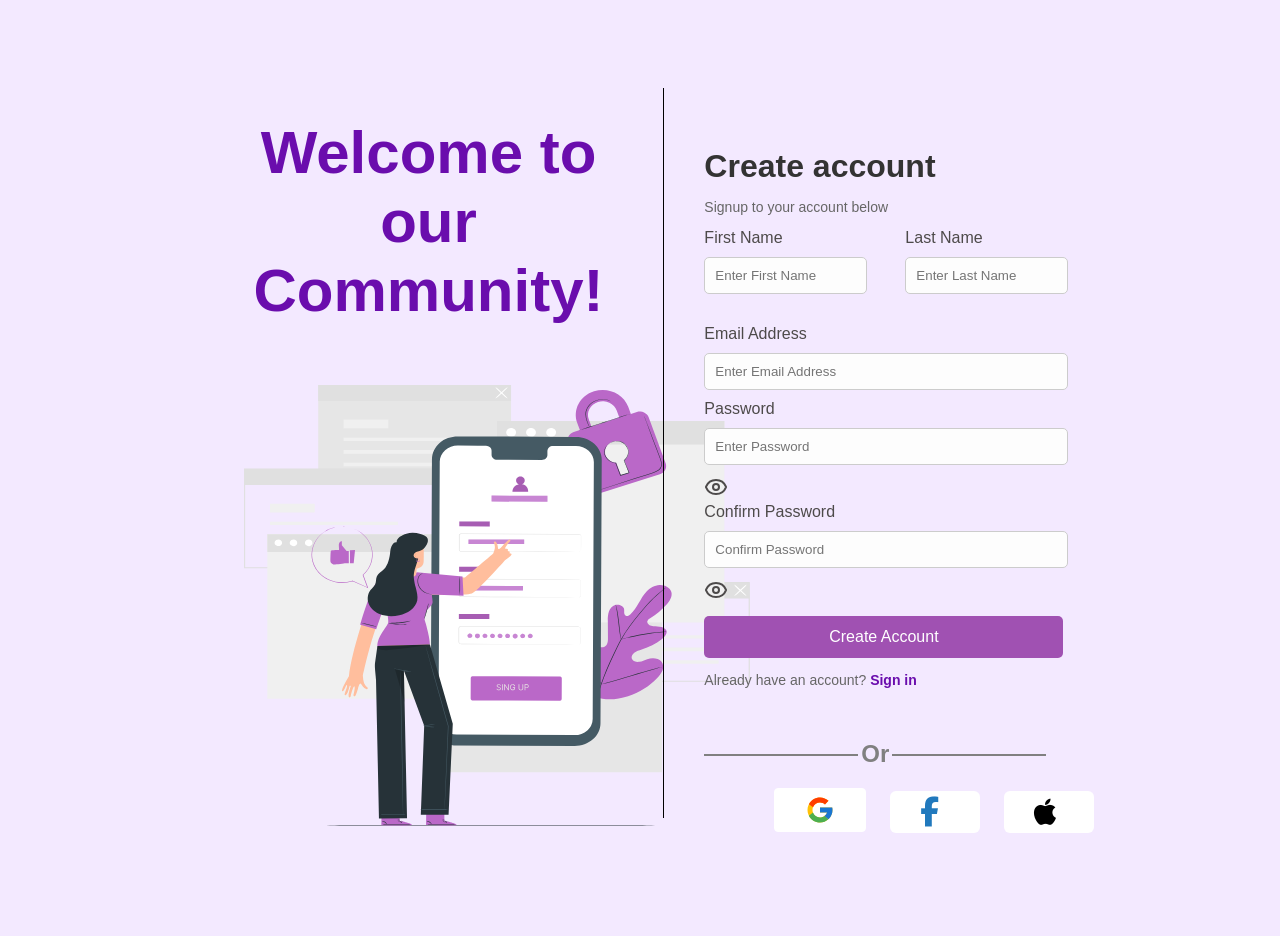
==== index.html @ 8b9f76ed "added changes" ====
<!DOCTYPE html>
<html lang="en">

<head>
    <meta charset="UTF-8">
    <meta name="viewport" content="width=device-width, initial-scale=1.0">
    <title>Document</title>
    <link rel="stylesheet" href="style.css">
    <link rel="stylesheet" href="https://cdnjs.cloudflare.com/ajax/libs/font-awesome/6.7.2/css/all.min.css">

</head>

<body>
    <div class="container">
        <div class="image_board">
            <p class="signup_illustration"><b>Welcome to our<br>
                Community!</b></p>
            <div left_image>
                <img src="images/signup image.svg" alt="signup board">
            </div>
        </div>
        <div class="signup_form">
            <form class="form">
                <h1 id="heading">Create account</h1>
                <p>Signup to your account below</p>
                <div class="name">
                    <div class="fullname">

                        <label for="first_name"> First Name</label>
                        <br>
                        <input id="first_name" placeholder="Enter First Name" type="text">
                    </div>
                    <br>
                    <div class="fullname">
                        <label for="last_name">Last Name</label>
                        <br>
                        <input id="last_name" placeholder="Enter Last Name" type="text">
                    </div>
                </div>
                <br>
                <label for="email_address"> Email Address</label>
                <br>
                <input id=" email address" placeholder="Enter Email Address" type="email">
                <br>
                <div class="password">
                <label for="password">Password</label>
                <br>
                <input id="password" placeholder="Enter Password" type="password">
                <svg xmlns="http://www.w3.org/2000/svg" width="24" height="24" viewBox="0 0 24 24" fill="none" stroke="currentColor" stroke-width="2" stroke-linecap="round" stroke-linejoin="round" class="lucide lucide-eye"><path d="M2.062 12.348a1 1 0 0 1 0-.696 10.75 10.75 0 0 1 19.876 0 1 1 0 0 1 0 .696 10.75 10.75 0 0 1-19.876 0"/><circle cx="12" cy="12" r="3"/></svg>
                </div>
                <label for="confirm_password">Confirm Password</label>
                <br>
                <input id="password" placeholder="Confirm Password" type="password" required>
                <svg xmlns="http://www.w3.org/2000/svg" width="24" height="24" viewBox="0 0 24 24" fill="none" stroke="currentColor" stroke-width="2" stroke-linecap="round" stroke-linejoin="round" class="lucide lucide-eye"><path d="M2.062 12.348a1 1 0 0 1 0-.696 10.75 10.75 0 0 1 19.876 0 1 1 0 0 1 0 .696 10.75 10.75 0 0 1-19.876 0"/><circle cx="12" cy="12" r="3"/></svg>
                <br>
                <button type="submit">Create Account </button>
                <p>Already have an account? <a href="login.html"><b>Sign in</b></a></p>
                <br>
                <h2 class="hr-lines">Or</h2>
                <div class="icons">
                    <a href="https://accounts.google.com/signup">
                        <svg id="svg" xmlns="http://www.w3.org/2000/svg" viewBox="0 0 48 48">
                            <path fill="#FFC107"
                                d="M43.611,20.083H42V20H24v8h11.303c-1.649,4.657-6.08,8-11.303,8c-6.627,0-12-5.373-12-12c0-6.627,5.373-12,12-12c3.059,0,5.842,1.154,7.961,3.039l5.657-5.657C34.046,6.053,29.268,4,24,4C12.955,4,4,12.955,4,24c0,11.045,8.955,20,20,20c11.045,0,20-8.955,20-20C44,22.659,43.862,21.35,43.611,20.083z">
                            </path>
                            <path fill="#FF3D00"
                                d="M6.306,14.691l6.571,4.819C14.655,15.108,18.961,12,24,12c3.059,0,5.842,1.154,7.961,3.039l5.657-5.657C34.046,6.053,29.268,4,24,4C16.318,4,9.656,8.337,6.306,14.691z">
                            </path>
                            <path fill="#4CAF50"
                                d="M24,44c5.166,0,9.86-1.977,13.409-5.192l-6.19-5.238C29.211,35.091,26.715,36,24,36c-5.202,0-9.619-3.317-11.283-7.946l-6.522,5.025C9.505,39.556,16.227,44,24,44z">
                            </path>
                            <path fill="#1976D2"
                                d="M43.611,20.083H42V20H24v8h11.303c-0.792,2.237-2.231,4.166-4.087,5.571c0.001-0.001,0.002-0.001,0.003-0.002l6.19,5.238C36.971,39.205,44,34,44,24C44,22.659,43.862,21.35,43.611,20.083z">
                            </path>
                        </svg>
                    </a>
                    <a href="https://www.facebook.com/r.php?entry_point=login">
                        <i class="fa-brands fa-facebook-f"></i>
                    </a>
                    <a href="https://account.apple.com/account#!&page=create">
                        <i class="fa-brands fa-apple"></i>
                    </a>
                </div>
            </form>
        </div>
    </div>

</body>

</html>
---- style.css ----
.container {
    display: flex;
    justify-content: center;
    width: 65%;
    /* background-color: white; */
    margin: auto;
    border-radius: 8px;
    /* border: solid 1px #580b9a; */
}


body {
    font-family: Arial, sans-serif;
    /* background-color: white; */
    background-color: #f3e9ff;

}

.signup_form {
    display: flex;
    justify-content: center;
    border-left: solid 1px black;
    padding-left: 20px;
    padding-right: 20px;
    width: 45%;
    padding: 40px;
    /* background-color: #f3e9ff; */
    margin: auto;
    color: rgb(77, 74, 74);
    height: 650px;
    margin-top: 80px;
}

.signup_form h1 {
    margin: 0;
    color: #333;
}

.signup_form p {
    color: #666;
    font-size: 14px;
}

.image_board {
    border: 0 0 0 3px solid purple;
    font-size: 60px;
    width: 45%;
    background-color: #f3e9ff;
    text-align: center;
    padding: 50px;
    height: 610px;


}

.signup_illustration {
    color: #6a0dad;
    font-family:Impact, Haettenschweiler, 'Arial Narrow Bold', sans-serif
}

.left_image {
    width: 150%;
    margin-top: 20px
}

.signup_form input {
    background-color: rgb(253, 253, 253);
    width: 100%;
    padding: 10px;
    margin: 10px 0;
    border: 1px solid #ccc;
    border-radius: 5px;

}

.form {
    margin-top: 20px;
}

.name {
    display: flex;
    justify-content: center;
    gap: 30px;
    text-align: center;
}

.signup_form label {
    float: left;
}

.signup_form button {
    width: 105%;
    padding: 12px;
    background-color: rgb(160, 81, 178);
    color: white;
    border: none;
    border-radius: 5px;
    font-size: 16px;
    cursor: pointer;
    margin-top: 10px;
}

button:hover {
    background-color: #580b9a;
}

.signup_form a {
    color: #6a0dad;
    text-decoration: none;
    font-weight: bold;
}

.signup_form a:hover {
    text-decoration: underline;
}

.fullname {
    display: block;
    /* display: flex; */
    margin-bottom: 1%;
    gap: 9%;
    color: rgb(77, 74, 74);
}

#firstname {
    width: 210px;
}

#lastname {
    width: 215px;
    color: rgb(87, 85, 85);
}

#fullname input {
    padding: 15px;
    width: 10%;
    gap: 20px;
}

h4 {
    display: flex;
    flex-direction: row;


}
.fa-eye{
    position: absolute;
    bottom: 3%;
    right: 1%;

}



.hr-lines {
    position: relative;
    max-width: 600px;
    text-align: center;
    color: gray;
}

.hr-lines:before {
    content: " ";
    height: 2px;
    width: 45%;
    background: grey;
    display: block;
    position: absolute;
    top: 50%;
    left: 0;
}

.hr-lines:after {
    content: " ";
    height: 2px;
    width: 45%;
    background: gray;
    display: block;
    position: absolute;
    top: 50%;
    right: 0;
}

.icons {
    display: flex;
    align-items: center;
    margin: 0px auto;
    gap: 7%;
}

#svg {
    x: 0px;
    y: 0px;
    width: 30px;
    height: 30px;
    margin-bottom: 100px;
    padding: 6px 30px;
    border: solid 1px;
    border-radius: 4px;
    color: white;
    background-color: white;
    margin-left: 70px;
    cursor: pointer;
}

.fa-apple {
    font-size: 30px;
    margin-bottom: 100px;
    width: 30px;
    height: 30px;
    padding: 6px 30px;
    border: none;
    border-radius: 6px;
    background-color: white;
    cursor: pointer;
    color: black;
}

.fa-facebook-f {
    font-size: 30px;
    color: #2179BD;
    margin-bottom: 100px;
    width: 30px;
    height: 30px;
    padding: 6px 30px;
    border: none;
    border-radius: 6px;
    background-color: white;
    cursor: pointer;
}
/* .password{
    display: flex;
} */
.name {
    display: flex;
    justify-content: center;
    gap: 30px;
    text-align: center;
}

/* .password svg{
    position:absolute;
    top: 40px;
    right: 8px;
} */
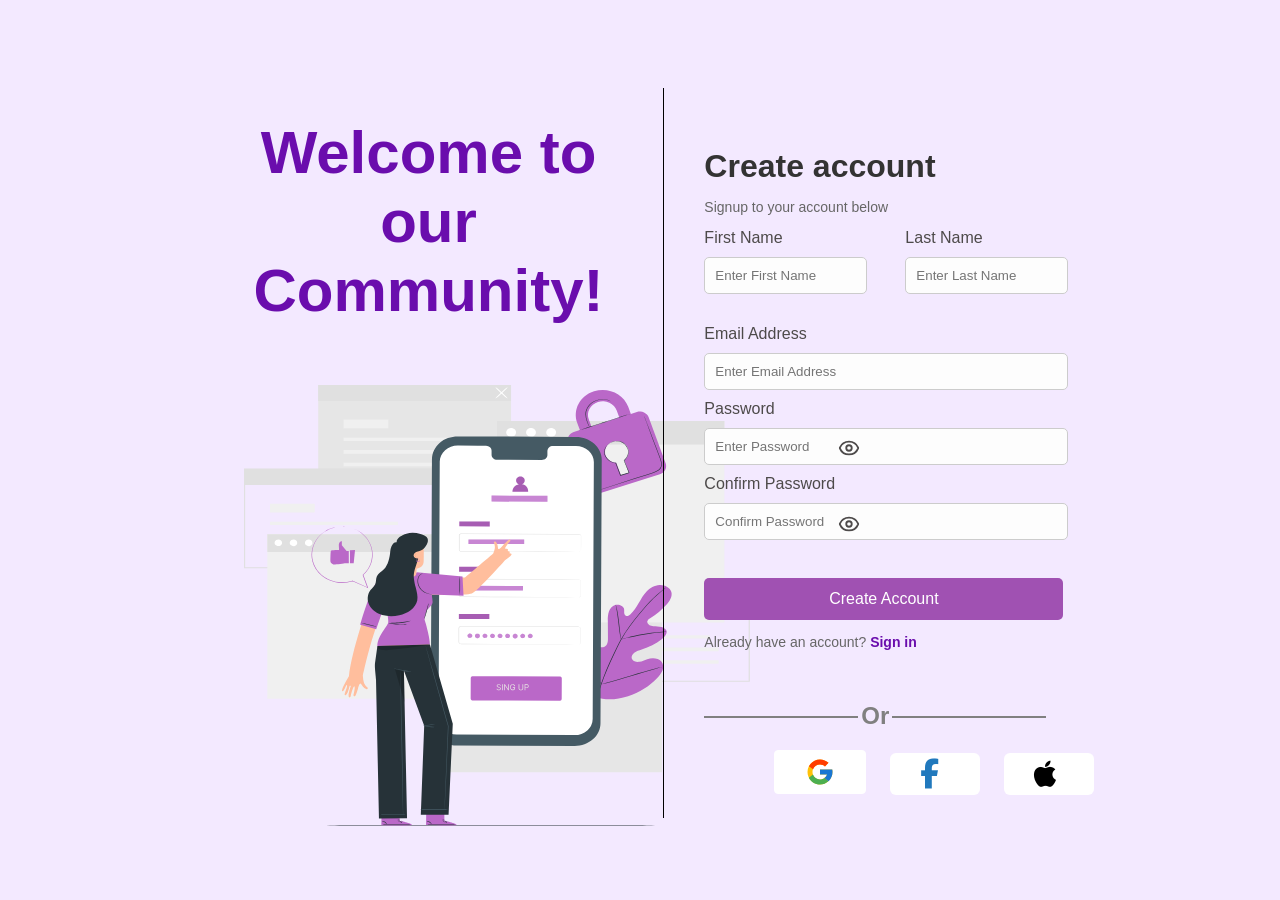
==== commit 0acd97fa: "added changes" ====
--- a/index.html
+++ b/index.html
@@ -46,12 +46,12 @@
                 <label for="password">Password</label>
                 <br>
                 <input id="password" placeholder="Enter Password" type="password">
-                <svg xmlns="http://www.w3.org/2000/svg" width="24" height="24" viewBox="0 0 24 24" fill="none" stroke="currentColor" stroke-width="2" stroke-linecap="round" stroke-linejoin="round" class="lucide lucide-eye"><path d="M2.062 12.348a1 1 0 0 1 0-.696 10.75 10.75 0 0 1 19.876 0 1 1 0 0 1 0 .696 10.75 10.75 0 0 1-19.876 0"/><circle cx="12" cy="12" r="3"/></svg>
+                <svg id="firsteye" xmlns="http://www.w3.org/2000/svg" width="22" height="22" viewBox="0 0 24 24" fill="none" stroke="currentColor" stroke-width="2" stroke-linecap="round" stroke-linejoin="round" class="lucide lucide-eye"><path d="M2.062 12.348a1 1 0 0 1 0-.696 10.75 10.75 0 0 1 19.876 0 1 1 0 0 1 0 .696 10.75 10.75 0 0 1-19.876 0"/><circle cx="12" cy="12" r="3"/></svg>
                 </div>
                 <label for="confirm_password">Confirm Password</label>
                 <br>
                 <input id="password" placeholder="Confirm Password" type="password" required>
-                <svg xmlns="http://www.w3.org/2000/svg" width="24" height="24" viewBox="0 0 24 24" fill="none" stroke="currentColor" stroke-width="2" stroke-linecap="round" stroke-linejoin="round" class="lucide lucide-eye"><path d="M2.062 12.348a1 1 0 0 1 0-.696 10.75 10.75 0 0 1 19.876 0 1 1 0 0 1 0 .696 10.75 10.75 0 0 1-19.876 0"/><circle cx="12" cy="12" r="3"/></svg>
+                <svg id="secondeye" xmlns="http://www.w3.org/2000/svg" width="22" height="22" viewBox="0 0 24 24" fill="none" stroke="currentColor" stroke-width="2" stroke-linecap="round" stroke-linejoin="round" class="lucide lucide-eye"><path d="M2.062 12.348a1 1 0 0 1 0-.696 10.75 10.75 0 0 1 19.876 0 1 1 0 0 1 0 .696 10.75 10.75 0 0 1-19.876 0"/><circle cx="12" cy="12" r="3"/></svg>
                 <br>
                 <button type="submit">Create Account </button>
                 <p>Already have an account? <a href="login.html"><b>Sign in</b></a></p>
--- a/style.css
+++ b/style.css
@@ -6,6 +6,10 @@
     margin: auto;
     border-radius: 8px;
     /* border: solid 1px #580b9a; */
+}
+.signup_paragraph{
+    font-weight: 100;
+    font-size: xx-large;
 }
 
 
@@ -242,4 +246,15 @@
     position:absolute;
     top: 40px;
     right: 8px;
-} */+} */
+ #firsteye{
+position: absolute;
+top:437px ;
+right: 420px;
+ }
+ #secondeye{
+    position: absolute;
+    top:513px ;
+    right: 420px;
+
+ }
